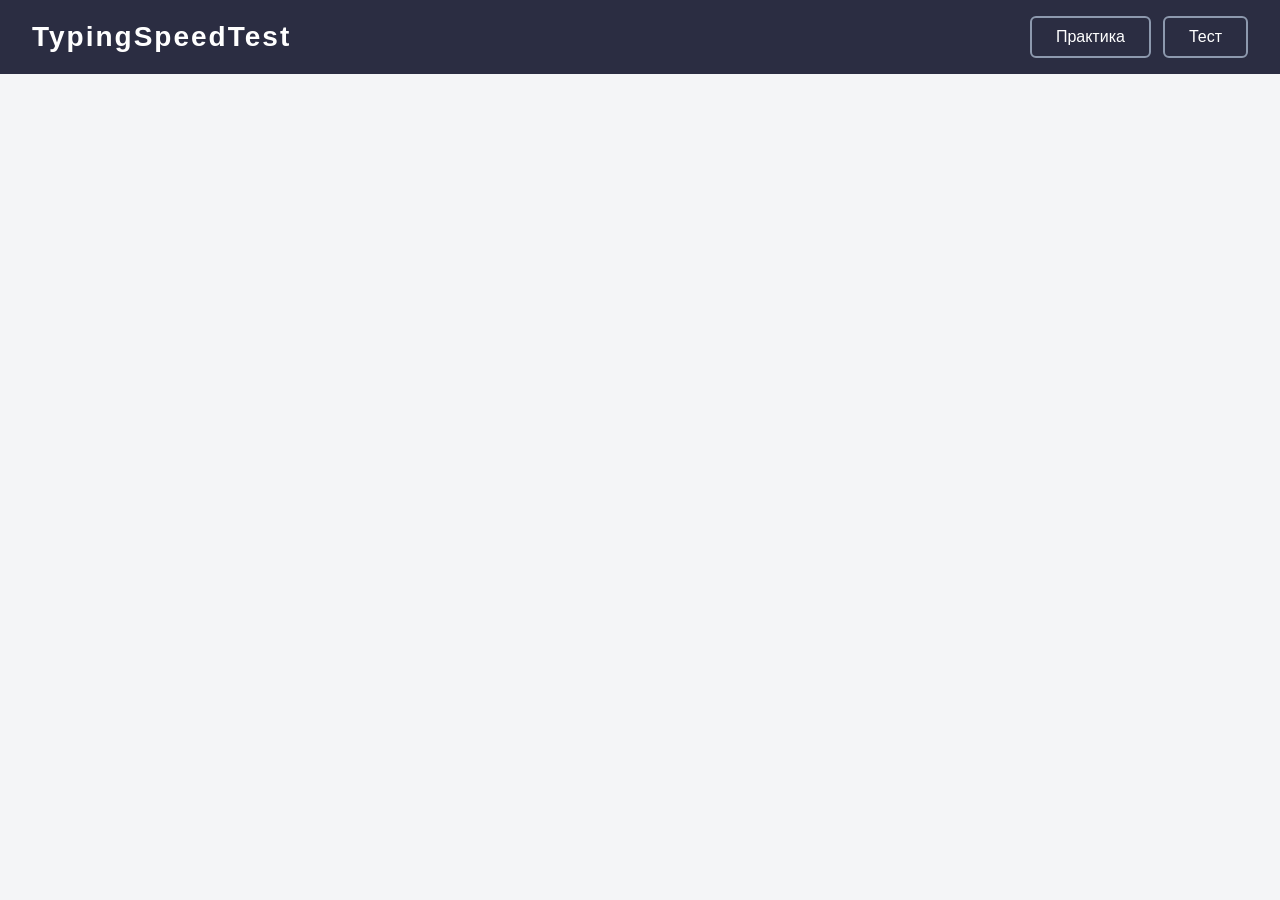
==== HTML/index.html @ 2e856141 "Хедер и стили" ====
<!DOCTYPE html>
<html lang="ru">
<head>
  <meta charset="UTF-8">
  <meta name="viewport" content="width=device-width, initial-scale=1.0">
  <title>TST</title>
  <link rel="stylesheet" href="../CSS/style.css">
</head>
<body>
  <header class="header">
    <a class="header__logo" href="index.html">TypingSpeedTest</a>
    <nav class="header__nav">
      <a class="nav-button" type="button" href="practice.html">Практика</a>
      <a class="nav-button" type="button" href="test.html">Тест</a>
    </nav>
  </header>
</body>
</html>
---- CSS/style.css ----
* {
  box-sizing: border-box;
  margin: 0;
  padding: 0;
}

body {
  font-family: Arial, sans-serif;
  background-color: #f4f5f7;
}

.header {
  display: flex;
  justify-content: space-between;
  align-items: center;
  padding: 16px 32px;
  background-color: #2b2d42;
  color: #fff;
}

.header__logo {
  font-size: 28px;
  font-weight: bold;
  letter-spacing: 2px;
  color: #fff;
  text-decoration: none;
}

.header__nav {
  display: flex;
  gap: 12px;
}

.nav-button {
  display: inline-block;
  padding: 10px 24px;
  font-size: 16px;
  color: #fff;
  text-decoration: none;
  background-color: transparent;
  border: 2px solid #8d99ae;
  border-radius: 6px;
  cursor: pointer;
}

.nav-button:hover {
  background-color: #3d405b;
}
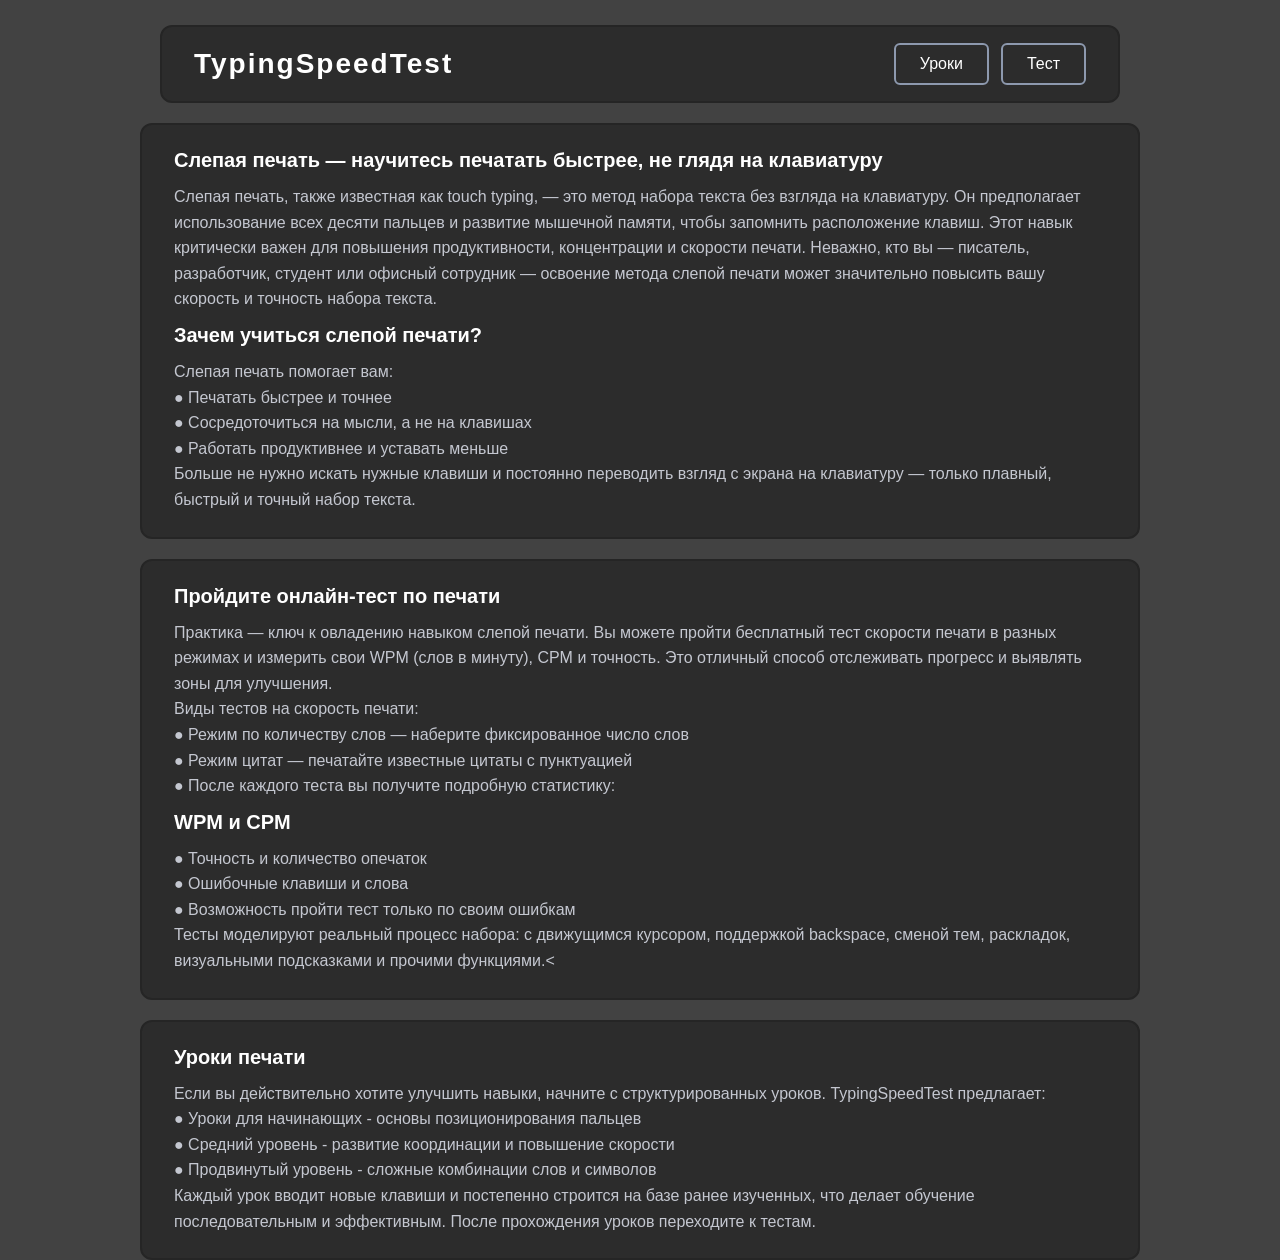
==== commit d703d153: "Обновление хедера на главной странице, обновление хедера на страницах Уроки, Тест" ====
--- a/HTML/index.html
+++ b/HTML/index.html
@@ -4,15 +4,56 @@
   <meta charset="UTF-8">
   <meta name="viewport" content="width=device-width, initial-scale=1.0">
   <title>TST</title>
-  <link rel="stylesheet" href="../CSS/style.css">
+  <link rel="stylesheet" href="../CSS/index.css">
 </head>
-<body>
-  <header class="header">
+<body class="page-home">
+  <header class="header header--top">
     <a class="header__logo" href="index.html">TypingSpeedTest</a>
     <nav class="header__nav">
-      <a class="nav-button" type="button" href="practice.html">Практика</a>
+      <a class="nav-button" type="button" href="lesson.html">Уроки</a>
       <a class="nav-button" type="button" href="test.html">Тест</a>
     </nav>
   </header>
+  <main class="content">
+    <section class="block">
+      <h2 class="block__title">Слепая печать — научитесь печатать быстрее, не глядя на клавиатуру</h2>
+      <p class="block__text">Слепая печать, также известная как touch typing, — это метод набора текста без взгляда на клавиатуру. Он предполагает использование всех десяти пальцев и развитие мышечной памяти, чтобы запомнить расположение клавиш. Этот навык критически важен для повышения продуктивности, концентрации и скорости печати.
+      Неважно, кто вы — писатель, разработчик, студент или офисный сотрудник — освоение метода слепой печати может значительно повысить вашу скорость и точность набора текста.</p>
+      <h2 class="block__title"></h2>
+      <h2 class="block__title">Зачем учиться слепой печати?</h2>
+      <p class="block__text">Слепая печать помогает вам:<br>
+      ● Печатать быстрее и точнее<br>
+      ● Сосредоточиться на мысли, а не на клавишах<br>
+      ● Работать продуктивнее и уставать меньше<br>
+      Больше не нужно искать нужные клавиши и постоянно переводить взгляд с экрана на клавиатуру — только плавный, быстрый и точный набор текста.</p>
+    </section>
+
+    <section class="block">
+      <h2 class="block__title">Пройдите онлайн-тест по печати</h2>
+      <p class="block__text">Практика — ключ к овладению навыком слепой печати. Вы можете пройти бесплатный тест скорости печати в разных режимах и измерить свои WPM (слов в минуту), CPM и точность. Это отличный способ отслеживать прогресс и выявлять зоны для улучшения.<br>
+    Виды тестов на скорость печати:<br>
+    ● Режим по количеству слов — наберите фиксированное число слов<br>
+    ● Режим цитат — печатайте известные цитаты с пунктуацией<br>
+    ● После каждого теста вы получите подробную статистику:<br>
+    <h2 class="block__title"></h2>
+    <h2 class="block__title">WPM и CPM</h2>
+    <p class="block__text">● Точность и количество опечаток<br>
+    ● Ошибочные клавиши и слова<br>
+    ● Возможность пройти тест только по своим ошибкам<br>
+    Тесты моделируют реальный процесс набора: с движущимся курсором, поддержкой backspace, сменой тем, раскладок, визуальными подсказками и прочими функциями.< </p>
+    </section>
+
+    <section class="block">
+      <h2 class="block__title">Уроки печати</h2>
+      <p class="block__text">Если вы действительно хотите улучшить навыки, начните с структурированных уроков. TypingSpeedTest предлагает:<br>
+
+    ● Уроки для начинающих - основы позиционирования пальцев<br>
+    ● Средний уровень - развитие координации и повышение скорости<br>
+    ● Продвинутый уровень - сложные комбинации слов и символов<br>
+    Каждый урок вводит новые клавиши и постепенно строится на базе ранее изученных, что делает обучение последовательным и эффективным.
+
+    После прохождения уроков переходите к тестам.</p>
+    </section>
+  </main>
 </body>
 </html>
--- a/CSS/index.css
+++ b/CSS/index.css
@@ -0,0 +1,85 @@
+:root {
+    --page-width: 1000px;
+}
+
+* {
+  box-sizing: border-box;
+  margin: 0;
+  padding: 0;
+}
+
+body {
+  font-family: Arial, sans-serif;
+  background-color: #424242;
+}
+
+.header {
+  display: flex;
+  justify-content: space-between;
+  align-items: center;
+  width: 75%;
+  max-width: var(--page-width);
+  margin: 25px auto 0;
+  border-radius: 12px;
+  border: 2px solid #252525;
+  padding: 16px 32px;
+  background-color: #2c2c2c;
+  color: #fff;
+}
+
+.header__logo {
+  font-size: 28px;
+  font-weight: bold;
+  letter-spacing: 2px;
+  color: #fff;
+  text-decoration: none;
+}
+
+.header__nav {
+  display: flex;
+  gap: 12px;
+}
+
+.nav-button {
+  display: inline-block;
+  padding: 10px 24px;
+  font-size: 16px;
+  color: #fff;
+  text-decoration: none;
+  background-color: transparent;
+  border: 2px solid #8d99ae;
+  border-radius: 6px;
+  cursor: pointer;
+}
+
+.nav-button:hover {
+  background-color: #3d405b;
+}
+
+.content {
+  width: 90%;
+  max-width: var(--page-width);  /* та же ширина, что у хедера */
+  margin: 20px auto 0;
+  display: flex;
+  flex-direction: column;
+  gap: 20px;
+}
+
+.block {
+  padding: 24px 32px;
+  background-color: #2c2c2c;
+  border: 2px solid #252525;
+  border-radius: 12px;
+}
+
+.block__title {
+  margin-bottom: 12px;
+  font-size: 20px;
+  color: #fff;
+}
+
+.block__text {
+  font-size: 16px;
+  line-height: 1.6;
+  color: #c4c7d0;
+}
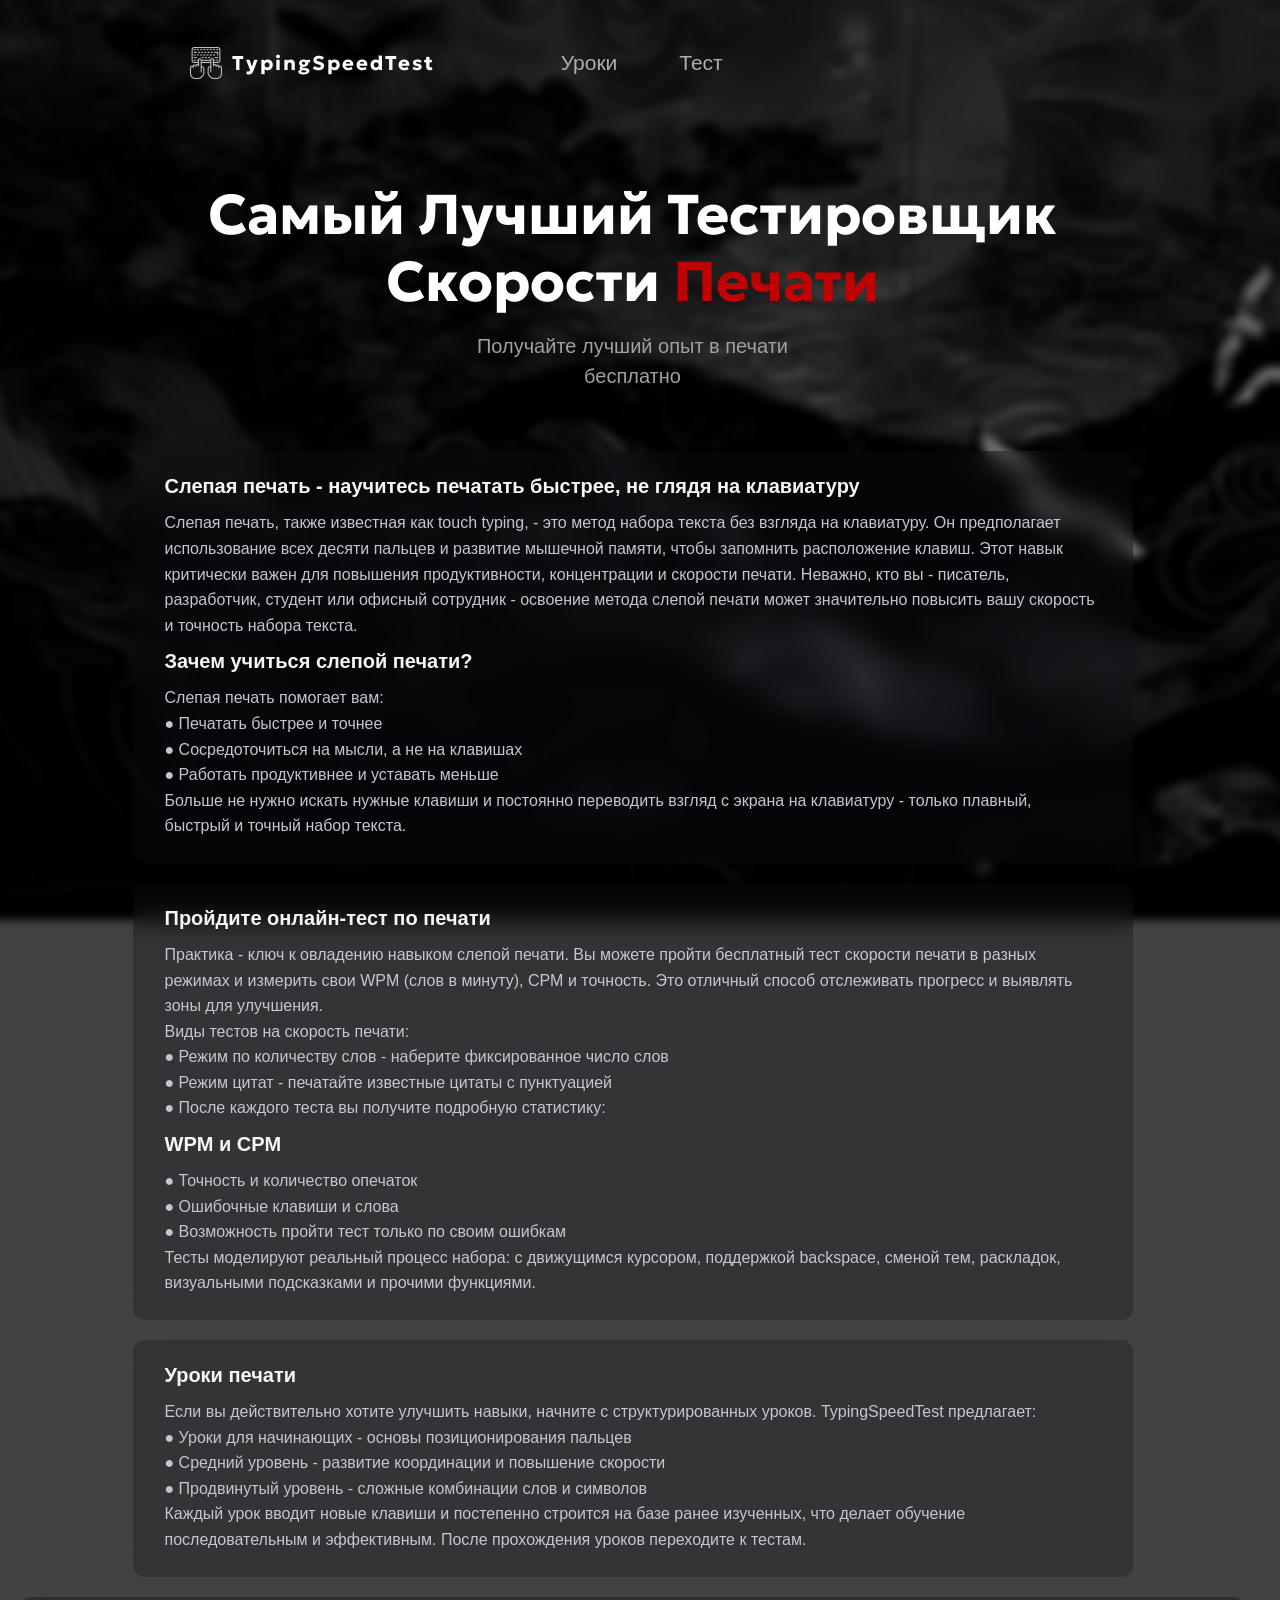
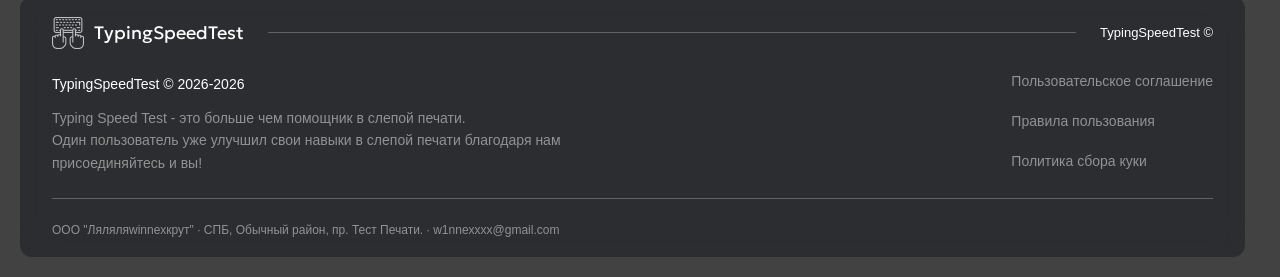
==== commit f77610b8: "Переработка дизайна главной страницы, добавление футера, добавление страниц termsOfUse, Policy, Cook" ====
--- a/HTML/index.html
+++ b/HTML/index.html
@@ -3,44 +3,63 @@
 <head>
   <meta charset="UTF-8">
   <meta name="viewport" content="width=device-width, initial-scale=1.0">
-  <title>TST</title>
-  <link rel="stylesheet" href="../CSS/index.css">
+  <title>Typing Speed Test - Тест скорости печати</title>
+
+  <link rel="preconnect" href="https://fonts.googleapis.com">
+  <link rel="preconnect" href="https://fonts.gstatic.com" crossorigin>
+  <link href="https://fonts.googleapis.com/css2?family=Geologica:wght@100..900&display=swap" rel="stylesheet">
+  <link href="https://fonts.googleapis.com/css2?family=Firjar:wght@100..800&family=Geologica:wght,CRSV@100..900,0&display=swap" rel="stylesheet">
+
+  <link rel="stylesheet" href="../CSS/home.css">
 </head>
 <body class="page-home">
   <header class="header header--top">
-    <a class="header__logo" href="index.html">TypingSpeedTest</a>
+    <a class="header__logo" href="index.html">TypingSpeedTest
+     <img src="../img/logo.png" alt="" class="header__icon_logotyp"> 
+    </a>
     <nav class="header__nav">
-      <a class="nav-button" type="button" href="lesson.html">Уроки</a>
-      <a class="nav-button" type="button" href="test.html">Тест</a>
+      <a class="nav-button" type="button" href="lesson.html">
+        <span>Уроки</span>
+      </a>
+      <a class="nav-button" type="button" href="test.html">
+        <span>Тест</span>
+      </a>
     </nav>
   </header>
   <main class="content">
+    <section class="hero">
+      <h1 class="hero__title">Самый Лучший Тестировщик<br>
+        Скорости <span class="hero__accent">Печати</span></h1>
+      <p class="hero__subtitle">Получайте лучший опыт в печати<br>
+        бесплатно
+      </p>
+    </section>
     <section class="block">
-      <h2 class="block__title">Слепая печать — научитесь печатать быстрее, не глядя на клавиатуру</h2>
-      <p class="block__text">Слепая печать, также известная как touch typing, — это метод набора текста без взгляда на клавиатуру. Он предполагает использование всех десяти пальцев и развитие мышечной памяти, чтобы запомнить расположение клавиш. Этот навык критически важен для повышения продуктивности, концентрации и скорости печати.
-      Неважно, кто вы — писатель, разработчик, студент или офисный сотрудник — освоение метода слепой печати может значительно повысить вашу скорость и точность набора текста.</p>
+      <h2 class="block__title">Слепая печать - научитесь печатать быстрее, не глядя на клавиатуру</h2>
+      <p class="block__text">Слепая печать, также известная как touch typing, - это метод набора текста без взгляда на клавиатуру. Он предполагает использование всех десяти пальцев и развитие мышечной памяти, чтобы запомнить расположение клавиш. Этот навык критически важен для повышения продуктивности, концентрации и скорости печати.
+      Неважно, кто вы - писатель, разработчик, студент или офисный сотрудник - освоение метода слепой печати может значительно повысить вашу скорость и точность набора текста.</p>
       <h2 class="block__title"></h2>
       <h2 class="block__title">Зачем учиться слепой печати?</h2>
       <p class="block__text">Слепая печать помогает вам:<br>
       ● Печатать быстрее и точнее<br>
       ● Сосредоточиться на мысли, а не на клавишах<br>
       ● Работать продуктивнее и уставать меньше<br>
-      Больше не нужно искать нужные клавиши и постоянно переводить взгляд с экрана на клавиатуру — только плавный, быстрый и точный набор текста.</p>
+      Больше не нужно искать нужные клавиши и постоянно переводить взгляд с экрана на клавиатуру - только плавный, быстрый и точный набор текста.</p>
     </section>
 
     <section class="block">
       <h2 class="block__title">Пройдите онлайн-тест по печати</h2>
-      <p class="block__text">Практика — ключ к овладению навыком слепой печати. Вы можете пройти бесплатный тест скорости печати в разных режимах и измерить свои WPM (слов в минуту), CPM и точность. Это отличный способ отслеживать прогресс и выявлять зоны для улучшения.<br>
+      <p class="block__text">Практика - ключ к овладению навыком слепой печати. Вы можете пройти бесплатный тест скорости печати в разных режимах и измерить свои WPM (слов в минуту), CPM и точность. Это отличный способ отслеживать прогресс и выявлять зоны для улучшения.<br>
     Виды тестов на скорость печати:<br>
-    ● Режим по количеству слов — наберите фиксированное число слов<br>
-    ● Режим цитат — печатайте известные цитаты с пунктуацией<br>
+    ● Режим по количеству слов - наберите фиксированное число слов<br>
+    ● Режим цитат - печатайте известные цитаты с пунктуацией<br>
     ● После каждого теста вы получите подробную статистику:<br>
     <h2 class="block__title"></h2>
     <h2 class="block__title">WPM и CPM</h2>
     <p class="block__text">● Точность и количество опечаток<br>
     ● Ошибочные клавиши и слова<br>
     ● Возможность пройти тест только по своим ошибкам<br>
-    Тесты моделируют реальный процесс набора: с движущимся курсором, поддержкой backspace, сменой тем, раскладок, визуальными подсказками и прочими функциями.< </p>
+    Тесты моделируют реальный процесс набора: с движущимся курсором, поддержкой backspace, сменой тем, раскладок, визуальными подсказками и прочими функциями.</p>
     </section>
 
     <section class="block">
@@ -55,5 +74,41 @@
     После прохождения уроков переходите к тестам.</p>
     </section>
   </main>
+
+  <footer class="footer">
+    <div class="footer__top">
+    <a href="" class="footer__brand">
+      <img src="../img/logo.png" alt="" class="footer__icon">
+      <span>TypingSpeedTest</span>
+    </a>
+
+    <span class="footer__line"></span>
+
+    <p class="footer__copy">TypingSpeedTest ©</p>
+    </div>
+
+    <div class="footer__bottom">
+      <div class="footer__info">
+       <p class="footer__text_bold">TypingSpeedTest © 2026-2026</p>
+       <p class="footer__text">
+        Typing Speed Test - это больше чем помощник в слепой печати.<br>
+        Один пользователь уже улучшил свои навыки в слепой печати благодаря нам<br>
+        присоединяйтесь и вы!
+       </p>
+      </div>
+
+      <nav class="footer__nav">
+        <a href="policy.html" class="footer__link">Пользовательское соглашение</a>
+        <a href="termsOfUse.html" class="footer__link">Правила пользования</a>
+        <a href="cookiePolicy.html" class="footer__link">Политика сбора куки</a>
+      </nav>
+
+    </div>
+
+    <span class="footer__line footer__line_bottom"></span>
+
+    <p class="footer__note">ООО "Ляляляwinnexкрут" · СПБ, Обычный район, пр. Тест Печати. · w1nnexxxx@gmail.com</p>
+
+  </footer>
 </body>
 </html>
--- a/CSS/home.css
+++ b/CSS/home.css
@@ -0,0 +1,272 @@
+:root {
+    --page-width: 1000px;
+    --header-width: 1400px;
+}
+
+* {
+  box-sizing: border-box;
+  margin: 0;
+  padding: 0;
+}
+
+html {
+    height: 100%;
+    scrollbar-gutter: stable;
+}
+
+body::before {
+  content: "";
+  position: fixed;
+  inset: -20px;
+  z-index: -1;
+
+  background-image: url("../img/background.jpg");
+  background-size: cover;
+  background-position: center;
+  background-repeat: no-repeat;
+
+  filter: blur(4px) brightness(0.5);
+}
+
+body {
+  font-family: Arial, sans-serif;
+  background-color: #424242;
+  min-height: 100vh;
+  display: flex;
+  flex-direction: column;
+}
+
+.header {
+  display: flex;
+  justify-content: flex-start;
+  align-items: center;
+  width: 75%;
+  max-width: var(--header-width);
+  margin: 25px auto 0;
+  border-radius: 12px;
+  padding: 16px 32px;
+  color: #fff;
+}
+
+.header__logo {
+  display: flex;
+  align-items: center;
+  gap: 10px;
+  font-size: 20px;
+  line-height: 1;
+  font-weight: bold;
+  letter-spacing: 2px;
+  color: #fff;
+  text-decoration: none;
+  font-family: "Geologica", sans-serif;
+}
+
+.header__icon_logotyp {
+  display: block;
+  width: 32px;
+  height: 32px;
+  min-width: 32px;
+  object-fit: contain;
+  filter: brightness(0) invert(0.75);
+}
+
+.header__logo .header__icon_logotyp {
+    order: -1
+}
+
+.header__nav {
+  display: flex;
+  transform: translateX(-110px);
+  margin: 0 auto;
+  gap: 12px;
+}
+
+
+.nav-button {
+  display: flex;
+  align-items: center;
+  justify-content: center;
+  gap: 8px;
+
+  min-width: 100px;
+  height: 44px;
+  padding: 0px 20px;
+
+  font-size: 21px;
+  color: #afafaf;
+  text-decoration: none;
+  background-color: transparent;
+  border-radius: 6px;
+  cursor: pointer;
+  border: none;
+}
+
+.nav-button:hover {
+  opacity: 1;
+  filter: brightness(0) invert(1);
+  transition: filter 0.4s, opacity 0.4s;
+}
+
+.content {
+  width: 90%;
+  max-width: var(--page-width);
+  margin: 20px auto 0;
+  margin-bottom: 20px;
+  display: flex;
+  flex-direction: column;
+  gap: 20px;
+}
+
+.block {
+  padding: 24px 32px;
+  background-color: rgba(19, 20, 29, 0.288);
+  backdrop-filter: blur(12px);
+  border-radius: 12px;
+}
+
+.block__title {
+  margin-bottom: 12px;
+  font-size: 20px;
+  color: #fdfdfdf8;
+}
+
+.block__text {
+  font-size: 16px;
+  line-height: 1.6;
+  color: #c4c7d0;
+}
+
+.hero {
+  width: 90%;
+  max-width: var(--page-width);
+  margin: 60px auto 40px;
+  text-align: center;
+}
+
+.hero__title {
+  font-size: clamp(32px, 4.5vw, 56px);
+  line-height: 1.2;
+  color: #fff;
+  font-family: "Geologica", sans-serif;
+  font-weight: 700;
+}
+
+.hero__subtitle {
+  max-width: none;
+  margin-top: 16px;
+  font-size: 20px;
+  line-height: 1.5;
+  color: #a0a0a0;
+}
+.hero__accent {
+  color:rgb(189, 3, 3)
+}
+
+.footer {
+  display: flex;
+  flex-direction: column;
+  gap: 24px;
+
+  margin: auto 20px 20px;
+  padding: 20px 32px;
+
+  background-color: rgba(19, 20, 29, 0.45);
+  -webkit-backdrop-filter: blur(16px);
+  backdrop-filter: blur(16px);
+  border-radius: 12px;
+}
+
+.footer__icon {
+  width: 32px;
+  height: 32px;
+  object-fit: contain;
+  filter: brightness(0) invert(0.75);
+}
+
+.footer__line {
+  flex: 1;
+  height: 1.5px;
+  background-color: rgba(255, 255, 255, 0.25);
+}
+
+.footer__top {
+  display: flex;
+  align-items: center;
+  gap: 24px;
+}
+
+.footer__bottom {
+  display: flex;
+  justify-content: space-between;
+  align-items: flex-start;
+  flex-wrap: wrap;
+  gap: 24px;
+}
+
+.footer__text_bold {
+  margin: 0;
+  font-size: 14px;
+  line-height: 1.6;
+  color: #ffffff;
+}
+
+.footer__text {
+  margin: 0;
+  font-size: 14px;
+  line-height: 1.6;
+  color: #929292;
+}
+
+.footer__nav {
+  display: flex;
+  flex-direction: column;
+  gap: 24px;
+}
+
+.footer__link {
+  font-size: 14px;
+  color: #929292;
+  text-decoration: none;
+  transition: color 0.2s;
+}
+
+.footer__link:hover {
+  color: #fff;
+}
+
+.footer__copy {
+  padding-top: 0px;
+  font-size: 13px;
+  color: #ffffff;
+}
+
+.footer__brand {
+  display: flex;
+  align-items: center;
+  gap: 10px;
+  color: #fff;
+  font-size: 18px;
+  text-decoration: none;
+  white-space: nowrap;
+  font-family: "Geologica", sans-serif;
+}
+
+.footer__info {
+   display: flex;
+   flex-direction: column;
+   gap: 12px;
+   max-width: 600px;
+}
+
+.footer__line_bottom {
+    flex: none;
+    width: 100%;
+    height: 0.5px;
+    background-color: rgba(255, 255, 255, 0.25);
+}
+
+.footer__note {
+    margin: 0;
+    font-size: 12px;
+    color: #929292;
+}
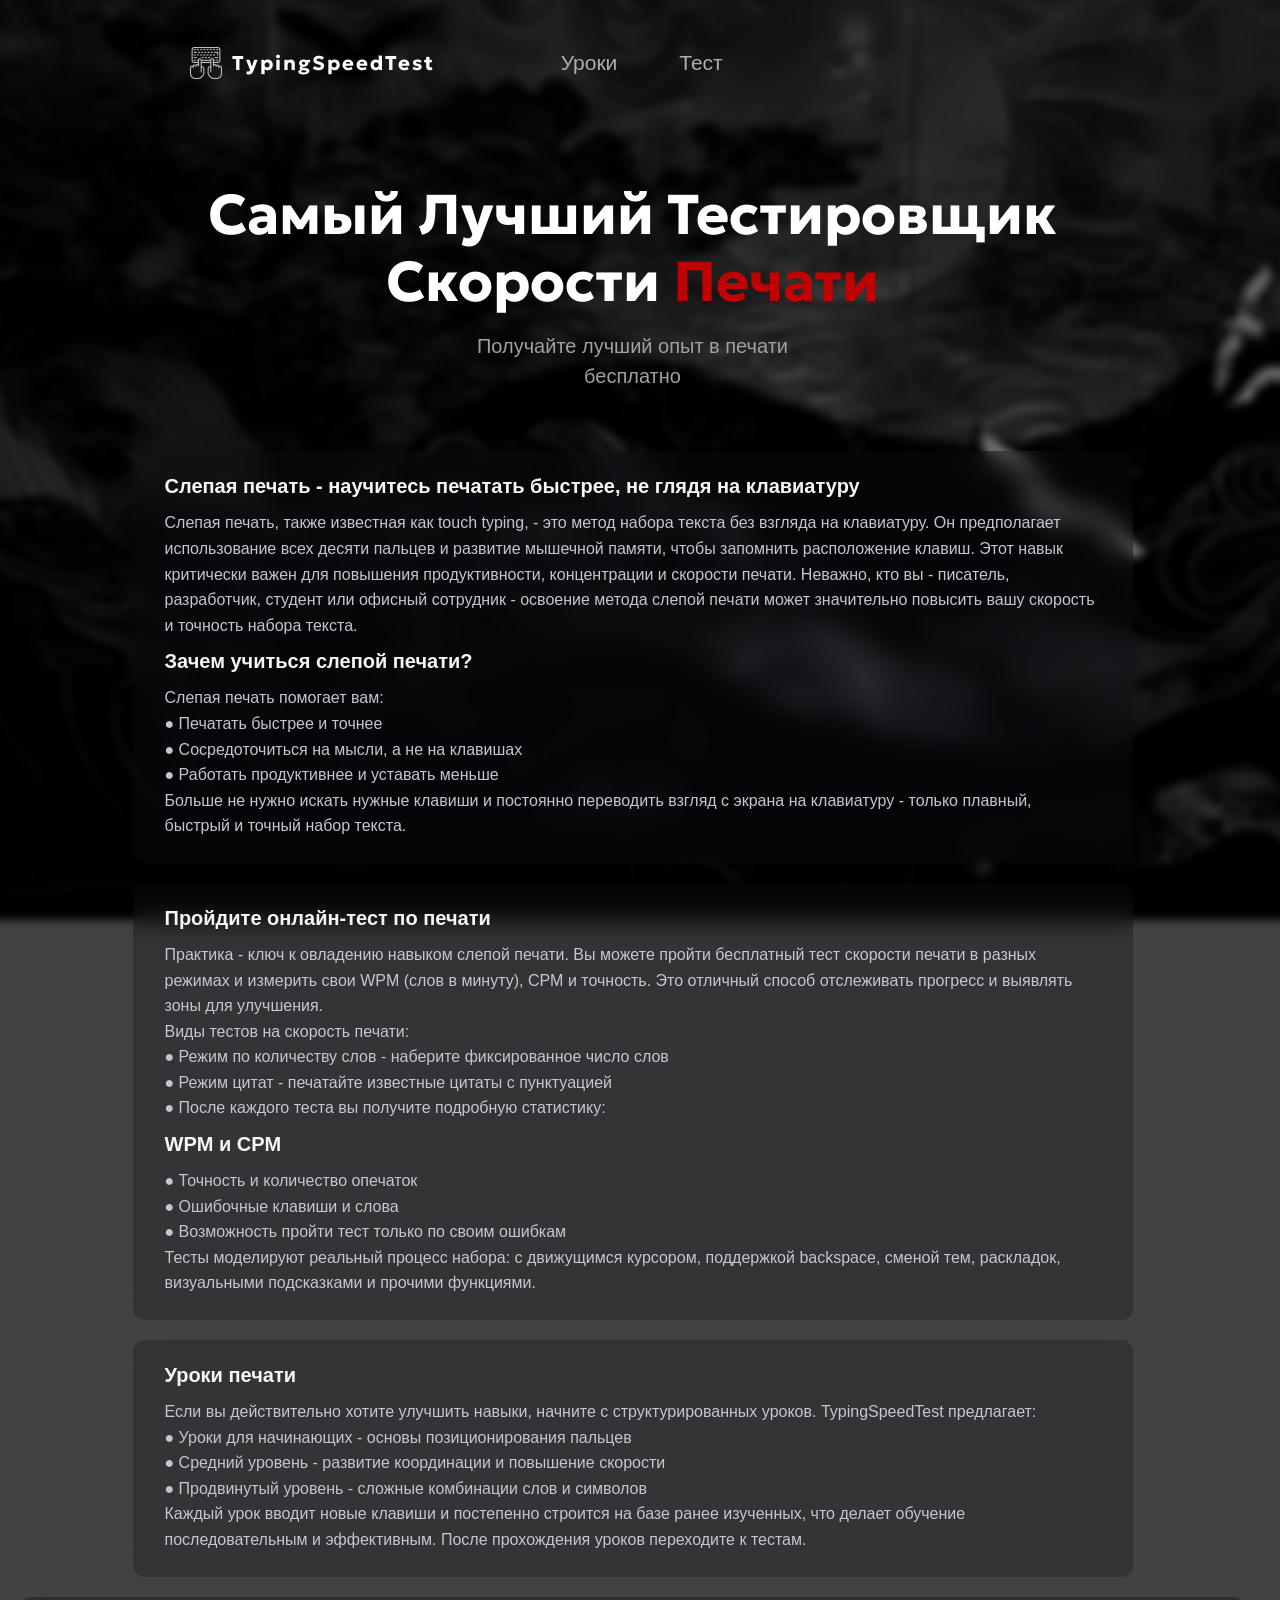
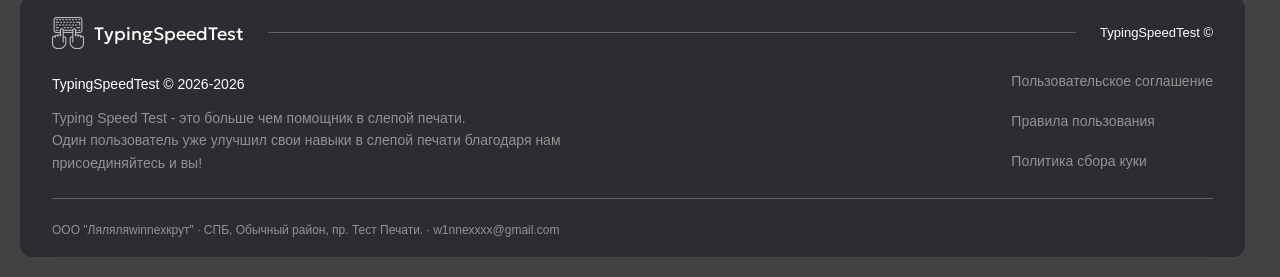
==== commit 85ff9e90: "Распределение файлов по папкам, изменение дизайна страниц Уроки и Тест, добавление выделение кнопки " ====
--- a/HTML/index.html
+++ b/HTML/index.html
@@ -10,6 +10,7 @@
   <link href="https://fonts.googleapis.com/css2?family=Geologica:wght@100..900&display=swap" rel="stylesheet">
   <link href="https://fonts.googleapis.com/css2?family=Firjar:wght@100..800&family=Geologica:wght,CRSV@100..900,0&display=swap" rel="stylesheet">
 
+  <link rel="stylesheet" href="../CSS/common.css">
   <link rel="stylesheet" href="../CSS/home.css">
 </head>
 <body class="page-home">
@@ -98,9 +99,9 @@
       </div>
 
       <nav class="footer__nav">
-        <a href="policy.html" class="footer__link">Пользовательское соглашение</a>
-        <a href="termsOfUse.html" class="footer__link">Правила пользования</a>
-        <a href="cookiePolicy.html" class="footer__link">Политика сбора куки</a>
+        <a href="about/policy.html" class="footer__link">Пользовательское соглашение</a>
+        <a href="about/termsOfUse.html" class="footer__link">Правила пользования</a>
+        <a href="about/cookiePolicy.html" class="footer__link">Политика сбора куки</a>
       </nav>
 
     </div>
--- a/CSS/common.css
+++ b/CSS/common.css
@@ -0,0 +1,223 @@
+:root {
+    --page-width: 1000px;
+    --header-width: 1400px;
+}
+
+* {
+  box-sizing: border-box;
+  margin: 0;
+  padding: 0;
+}
+
+html {
+    height: 100%;
+    scrollbar-gutter: stable;
+}
+
+body::before {
+  content: "";
+  position: fixed;
+  inset: -20px;
+  z-index: -1;
+
+  background-image: url("../img/background.jpg");
+  background-size: cover;
+  background-position: center;
+  background-repeat: no-repeat;
+
+  filter: blur(4px) brightness(0.5);
+}
+
+body {
+  font-family: Arial, sans-serif;
+  background-color: #424242;
+  min-height: 100vh;
+  display: flex;
+  flex-direction: column;
+}
+
+.header {
+  display: flex;
+  justify-content: flex-start;
+  align-items: center;
+  width: 75%;
+  max-width: var(--header-width);
+  margin: 25px auto 0;
+  border-radius: 12px;
+  padding: 16px 32px;
+  color: #fff;
+}
+
+.header__logo {
+  display: flex;
+  align-items: center;
+  gap: 10px;
+  font-size: 20px;
+  line-height: 1;
+  font-weight: bold;
+  letter-spacing: 2px;
+  color: #fff;
+  text-decoration: none;
+  font-family: "Geologica", sans-serif;
+}
+
+.header__icon_logotyp {
+  display: block;
+  width: 32px;
+  height: 32px;
+  min-width: 32px;
+  object-fit: contain;
+  filter: brightness(0) invert(0.75);
+}
+
+.header__logo .header__icon_logotyp {
+    order: -1
+}
+
+.header__nav {
+  display: flex;
+  transform: translateX(-110px);
+  margin: 0 auto;
+  gap: 12px;
+}
+
+
+.nav-button {
+  display: flex;
+  align-items: center;
+  justify-content: center;
+  gap: 8px;
+
+  min-width: 100px;
+  height: 44px;
+  padding: 0px 20px;
+
+  font-size: 21px;
+  color: #afafaf;
+  text-decoration: none;
+  background-color: transparent;
+  border-radius: 20px;
+  cursor: pointer;
+  border: none;
+}
+
+.nav-button:hover {
+  opacity: 1;
+  filter: brightness(0) invert(1);
+  transition: filter 0.4s, opacity 0.4s;
+}
+
+.nav-button--active {
+  color: #fff;
+  font-weight: 300;
+  background-color: rgba(56, 56, 56, 0.534);   /* тёмная подложка, темнее хедера */
+}
+
+.footer {
+  display: flex;
+  flex-direction: column;
+  gap: 24px;
+
+  margin: auto 20px 20px;
+  padding: 20px 32px;
+
+  background-color: rgba(19, 20, 29, 0.45);
+  -webkit-backdrop-filter: blur(16px);
+  backdrop-filter: blur(16px);
+  border-radius: 12px;
+}
+
+.footer__icon {
+  width: 32px;
+  height: 32px;
+  object-fit: contain;
+  filter: brightness(0) invert(0.75);
+}
+
+.footer__line {
+  flex: 1;
+  height: 1.5px;
+  background-color: rgba(255, 255, 255, 0.25);
+}
+
+.footer__top {
+  display: flex;
+  align-items: center;
+  gap: 24px;
+}
+
+.footer__bottom {
+  display: flex;
+  justify-content: space-between;
+  align-items: flex-start;
+  flex-wrap: wrap;
+  gap: 24px;
+}
+
+.footer__text_bold {
+  margin: 0;
+  font-size: 14px;
+  line-height: 1.6;
+  color: #ffffff;
+}
+
+.footer__text {
+  margin: 0;
+  font-size: 14px;
+  line-height: 1.6;
+  color: #929292;
+}
+
+.footer__nav {
+  display: flex;
+  flex-direction: column;
+  gap: 24px;
+}
+
+.footer__link {
+  font-size: 14px;
+  color: #929292;
+  text-decoration: none;
+  transition: color 0.2s;
+}
+
+.footer__link:hover {
+  color: #fff;
+}
+
+.footer__copy {
+  padding-top: 0px;
+  font-size: 13px;
+  color: #ffffff;
+}
+
+.footer__brand {
+  display: flex;
+  align-items: center;
+  gap: 10px;
+  color: #fff;
+  font-size: 18px;
+  text-decoration: none;
+  white-space: nowrap;
+  font-family: "Geologica", sans-serif;
+}
+
+.footer__info {
+   display: flex;
+   flex-direction: column;
+   gap: 12px;
+   max-width: 600px;
+}
+
+.footer__line_bottom {
+    flex: none;
+    width: 100%;
+    height: 0.5px;
+    background-color: rgba(255, 255, 255, 0.25);
+}
+
+.footer__note {
+    margin: 0;
+    font-size: 12px;
+    color: #929292;
+}
--- a/CSS/home.css
+++ b/CSS/home.css
@@ -1,112 +1,3 @@
-:root {
-    --page-width: 1000px;
-    --header-width: 1400px;
-}
-
-* {
-  box-sizing: border-box;
-  margin: 0;
-  padding: 0;
-}
-
-html {
-    height: 100%;
-    scrollbar-gutter: stable;
-}
-
-body::before {
-  content: "";
-  position: fixed;
-  inset: -20px;
-  z-index: -1;
-
-  background-image: url("../img/background.jpg");
-  background-size: cover;
-  background-position: center;
-  background-repeat: no-repeat;
-
-  filter: blur(4px) brightness(0.5);
-}
-
-body {
-  font-family: Arial, sans-serif;
-  background-color: #424242;
-  min-height: 100vh;
-  display: flex;
-  flex-direction: column;
-}
-
-.header {
-  display: flex;
-  justify-content: flex-start;
-  align-items: center;
-  width: 75%;
-  max-width: var(--header-width);
-  margin: 25px auto 0;
-  border-radius: 12px;
-  padding: 16px 32px;
-  color: #fff;
-}
-
-.header__logo {
-  display: flex;
-  align-items: center;
-  gap: 10px;
-  font-size: 20px;
-  line-height: 1;
-  font-weight: bold;
-  letter-spacing: 2px;
-  color: #fff;
-  text-decoration: none;
-  font-family: "Geologica", sans-serif;
-}
-
-.header__icon_logotyp {
-  display: block;
-  width: 32px;
-  height: 32px;
-  min-width: 32px;
-  object-fit: contain;
-  filter: brightness(0) invert(0.75);
-}
-
-.header__logo .header__icon_logotyp {
-    order: -1
-}
-
-.header__nav {
-  display: flex;
-  transform: translateX(-110px);
-  margin: 0 auto;
-  gap: 12px;
-}
-
-
-.nav-button {
-  display: flex;
-  align-items: center;
-  justify-content: center;
-  gap: 8px;
-
-  min-width: 100px;
-  height: 44px;
-  padding: 0px 20px;
-
-  font-size: 21px;
-  color: #afafaf;
-  text-decoration: none;
-  background-color: transparent;
-  border-radius: 6px;
-  cursor: pointer;
-  border: none;
-}
-
-.nav-button:hover {
-  opacity: 1;
-  filter: brightness(0) invert(1);
-  transition: filter 0.4s, opacity 0.4s;
-}
-
 .content {
   width: 90%;
   max-width: var(--page-width);
@@ -160,113 +51,4 @@
 }
 .hero__accent {
   color:rgb(189, 3, 3)
-}
-
-.footer {
-  display: flex;
-  flex-direction: column;
-  gap: 24px;
-
-  margin: auto 20px 20px;
-  padding: 20px 32px;
-
-  background-color: rgba(19, 20, 29, 0.45);
-  -webkit-backdrop-filter: blur(16px);
-  backdrop-filter: blur(16px);
-  border-radius: 12px;
-}
-
-.footer__icon {
-  width: 32px;
-  height: 32px;
-  object-fit: contain;
-  filter: brightness(0) invert(0.75);
-}
-
-.footer__line {
-  flex: 1;
-  height: 1.5px;
-  background-color: rgba(255, 255, 255, 0.25);
-}
-
-.footer__top {
-  display: flex;
-  align-items: center;
-  gap: 24px;
-}
-
-.footer__bottom {
-  display: flex;
-  justify-content: space-between;
-  align-items: flex-start;
-  flex-wrap: wrap;
-  gap: 24px;
-}
-
-.footer__text_bold {
-  margin: 0;
-  font-size: 14px;
-  line-height: 1.6;
-  color: #ffffff;
-}
-
-.footer__text {
-  margin: 0;
-  font-size: 14px;
-  line-height: 1.6;
-  color: #929292;
-}
-
-.footer__nav {
-  display: flex;
-  flex-direction: column;
-  gap: 24px;
-}
-
-.footer__link {
-  font-size: 14px;
-  color: #929292;
-  text-decoration: none;
-  transition: color 0.2s;
-}
-
-.footer__link:hover {
-  color: #fff;
-}
-
-.footer__copy {
-  padding-top: 0px;
-  font-size: 13px;
-  color: #ffffff;
-}
-
-.footer__brand {
-  display: flex;
-  align-items: center;
-  gap: 10px;
-  color: #fff;
-  font-size: 18px;
-  text-decoration: none;
-  white-space: nowrap;
-  font-family: "Geologica", sans-serif;
-}
-
-.footer__info {
-   display: flex;
-   flex-direction: column;
-   gap: 12px;
-   max-width: 600px;
-}
-
-.footer__line_bottom {
-    flex: none;
-    width: 100%;
-    height: 0.5px;
-    background-color: rgba(255, 255, 255, 0.25);
-}
-
-.footer__note {
-    margin: 0;
-    font-size: 12px;
-    color: #929292;
 }
